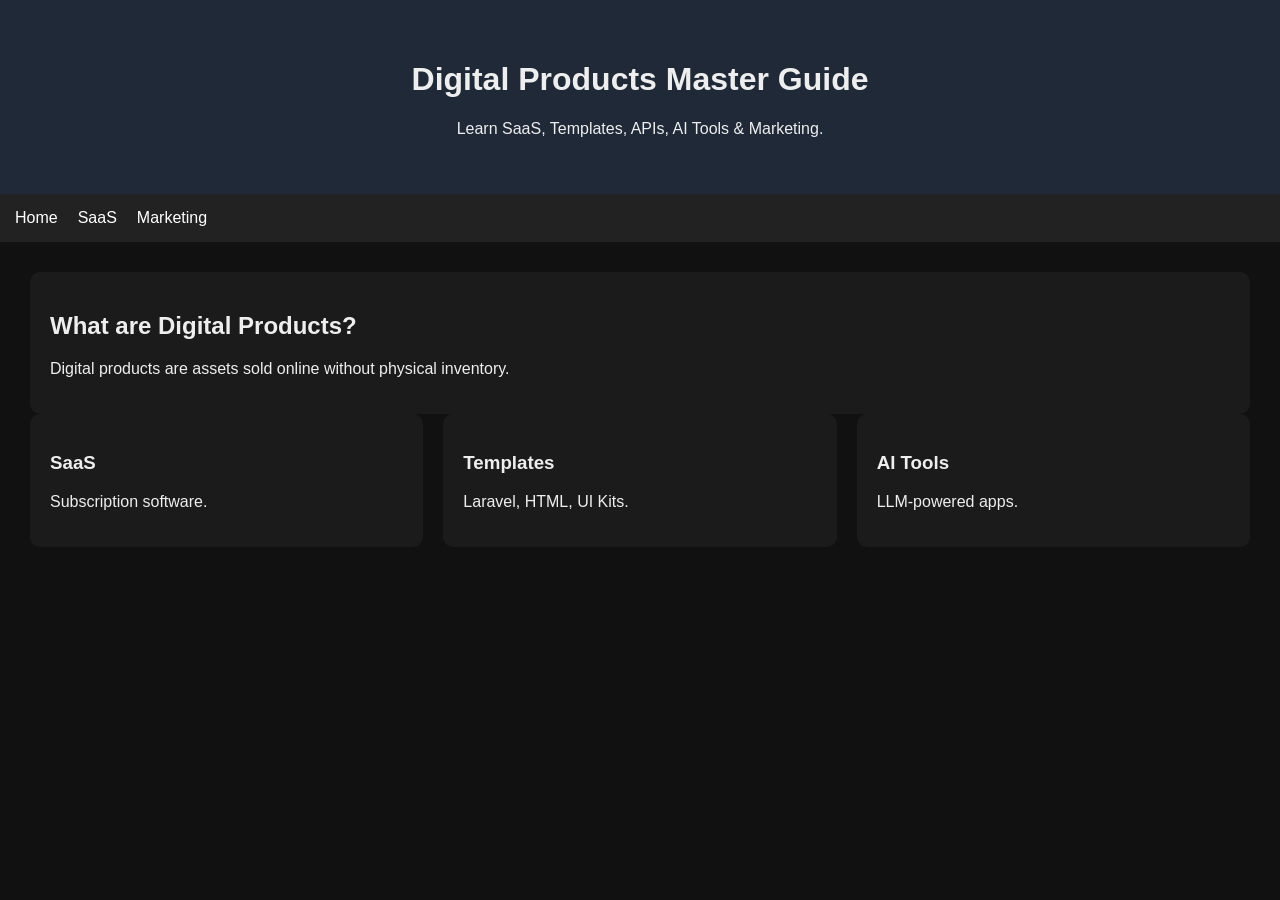
==== index.html @ 28479728 "first commit" ====
<!DOCTYPE html>
<html lang="en">

<head>
    <meta charset="UTF-8">
    <meta name="viewport" content="width=device-width,initial-scale=1">
    <title>Digital Products Master Guide</title>
    <link rel="stylesheet" href="assets/css/style.css">
</head>

<body>
    <header>
        <h1>Digital Products Master Guide</h1>
        <p>Learn SaaS, Templates, APIs, AI Tools & Marketing.</p>
    </header>
    <nav><a href="#">Home</a><a href="#">SaaS</a><a href="#">Marketing</a></nav>
    <main>
        <section class="card">
            <h2>What are Digital Products?</h2>
            <p>Digital products are assets sold online without physical inventory.</p>
        </section>
        <section class="grid">
            <div class="card">
                <h3>SaaS</h3>
                <p>Subscription software.</p>
            </div>
            <div class="card">
                <h3>Templates</h3>
                <p>Laravel, HTML, UI Kits.</p>
            </div>
            <div class="card">
                <h3>AI Tools</h3>
                <p>LLM-powered apps.</p>
            </div>
        </section>
    </main>
    <script src="assets/js/script.js"></script>
</body>

</html>
---- assets/css/style.css ----
body {
  font-family: Arial, sans-serif;
  background: #111;
  color: #eee;
  margin: 0;
}
header {
  padding: 40px;
  text-align: center;
  background: #1f2937;
}
nav {
  display: flex;
  gap: 20px;
  padding: 15px;
  background: #222;
}
nav a {
  color: #fff;
  text-decoration: none;
}
main {
  padding: 30px;
}
.grid {
  display: grid;
  grid-template-columns: repeat(auto-fit, minmax(220px, 1fr));
  gap: 20px;
}
.card {
  background: #1b1b1b;
  padding: 20px;
  border-radius: 10px;
}
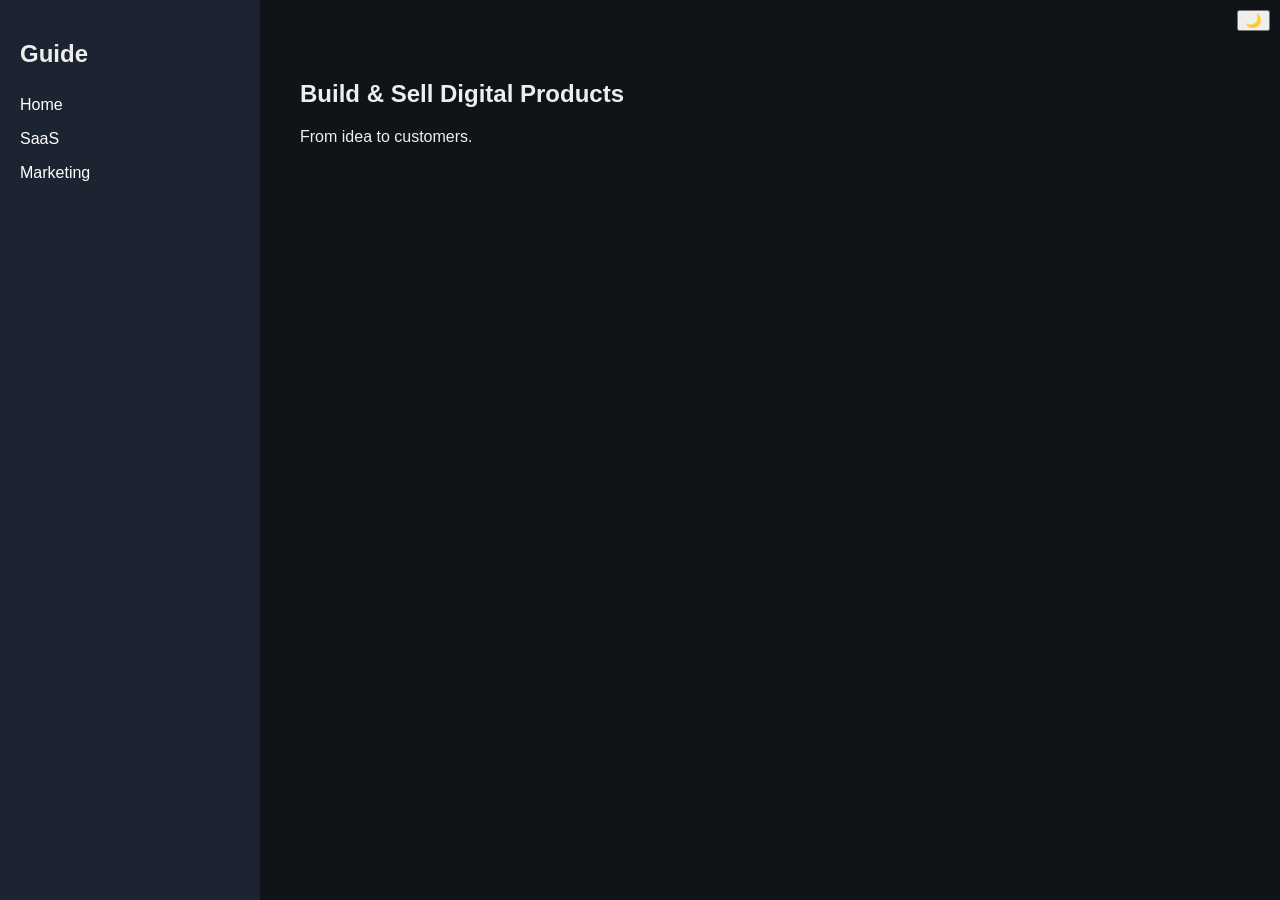
==== commit 8fd62fa4: "refactor: restructure HTML and CSS for improved layout and styling" ====
--- a/index.html
+++ b/index.html
@@ -1,40 +1 @@
-<!DOCTYPE html>
-<html lang="en">
-
-<head>
-    <meta charset="UTF-8">
-    <meta name="viewport" content="width=device-width,initial-scale=1">
-    <title>Digital Products Master Guide</title>
-    <link rel="stylesheet" href="assets/css/style.css">
-</head>
-
-<body>
-    <header>
-        <h1>Digital Products Master Guide</h1>
-        <p>Learn SaaS, Templates, APIs, AI Tools & Marketing.</p>
-    </header>
-    <nav><a href="#">Home</a><a href="#">SaaS</a><a href="#">Marketing</a></nav>
-    <main>
-        <section class="card">
-            <h2>What are Digital Products?</h2>
-            <p>Digital products are assets sold online without physical inventory.</p>
-        </section>
-        <section class="grid">
-            <div class="card">
-                <h3>SaaS</h3>
-                <p>Subscription software.</p>
-            </div>
-            <div class="card">
-                <h3>Templates</h3>
-                <p>Laravel, HTML, UI Kits.</p>
-            </div>
-            <div class="card">
-                <h3>AI Tools</h3>
-                <p>LLM-powered apps.</p>
-            </div>
-        </section>
-    </main>
-    <script src="assets/js/script.js"></script>
-</body>
-
-</html>+<!doctype html><html><head><meta charset="utf-8"><meta name="viewport" content="width=device-width,initial-scale=1"><link rel="stylesheet" href="assets/css/style.css"></head><body><button id="toggle">🌙</button><aside class="sidebar"><h2>Guide</h2><a>Home</a><a>SaaS</a><a>Marketing</a></aside><main><section class="hero"><h1>Build & Sell Digital Products</h1><p>From idea to customers.</p></section></main><script src="assets/js/script.js"></script></body></html>
--- a/assets/css/style.css
+++ b/assets/css/style.css
@@ -1,34 +1 @@
-body {
-  font-family: Arial, sans-serif;
-  background: #111;
-  color: #eee;
-  margin: 0;
-}
-header {
-  padding: 40px;
-  text-align: center;
-  background: #1f2937;
-}
-nav {
-  display: flex;
-  gap: 20px;
-  padding: 15px;
-  background: #222;
-}
-nav a {
-  color: #fff;
-  text-decoration: none;
-}
-main {
-  padding: 30px;
-}
-.grid {
-  display: grid;
-  grid-template-columns: repeat(auto-fit, minmax(220px, 1fr));
-  gap: 20px;
-}
-.card {
-  background: #1b1b1b;
-  padding: 20px;
-  border-radius: 10px;
-}
+body{margin:0;font-family:Arial;display:flex;background:#101418;color:#eee}.sidebar{width:220px;background:#1b2430;height:100vh;padding:20px;position:fixed}.sidebar a{display:block;color:#fff;padding:8px 0}.hero{margin-left:240px;padding:60px}.light{background:#f5f5f5;color:#111}.light .sidebar{background:#ddd}.hero{transition:.3s}button{position:fixed;top:10px;right:10px}
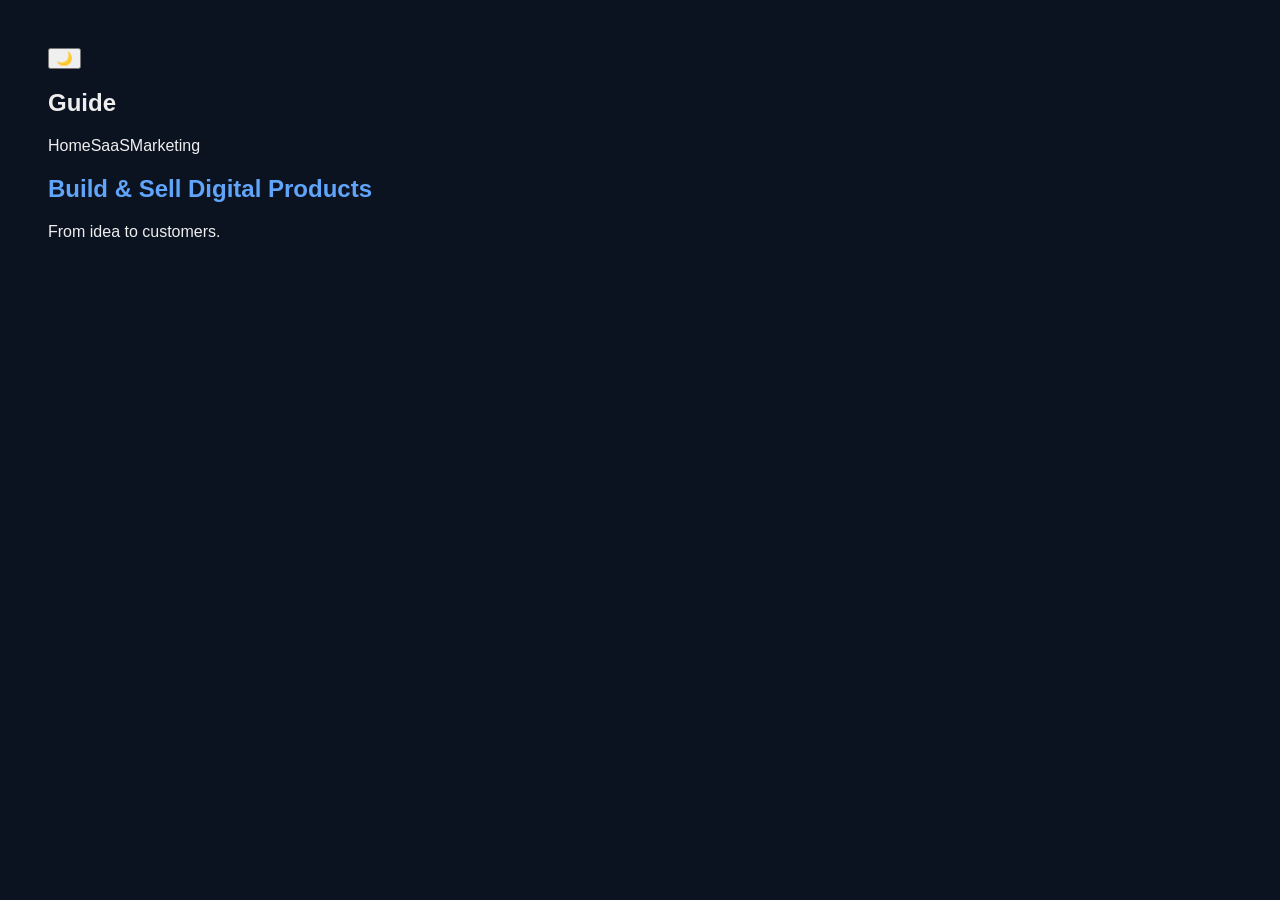
==== commit 9a8e19cd: "refactor: update HTML structure and styles for improved layout; add new pages for AI products, APIs," ====
--- a/index.html
+++ b/index.html
@@ -1 +1,23 @@
-<!doctype html><html><head><meta charset="utf-8"><meta name="viewport" content="width=device-width,initial-scale=1"><link rel="stylesheet" href="assets/css/style.css"></head><body><button id="toggle">🌙</button><aside class="sidebar"><h2>Guide</h2><a>Home</a><a>SaaS</a><a>Marketing</a></aside><main><section class="hero"><h1>Build & Sell Digital Products</h1><p>From idea to customers.</p></section></main><script src="assets/js/script.js"></script></body></html>+<!doctype html>
+<html>
+
+<head>
+    <meta charset="utf-8">
+    <meta name="viewport" content="width=device-width,initial-scale=1">
+    <link rel="stylesheet" href="assets/css/style.css">
+</head>
+
+<body><button id="toggle">🌙</button>
+    <aside class="sidebar">
+        <h2>Guide</h2><a>Home</a><a>SaaS</a><a>Marketing</a>
+    </aside>
+    <main>
+        <section class="hero">
+            <h1>Build & Sell Digital Products</h1>
+            <p>From idea to customers.</p>
+        </section>
+    </main>
+    <script src="assets/js/script.js"></script>
+</body>
+
+</html>
--- a/assets/css/style.css
+++ b/assets/css/style.css
@@ -1 +1 @@
-body{margin:0;font-family:Arial;display:flex;background:#101418;color:#eee}.sidebar{width:220px;background:#1b2430;height:100vh;padding:20px;position:fixed}.sidebar a{display:block;color:#fff;padding:8px 0}.hero{margin-left:240px;padding:60px}.light{background:#f5f5f5;color:#111}.light .sidebar{background:#ddd}.hero{transition:.3s}button{position:fixed;top:10px;right:10px}+body{font-family:Arial;background:#0b1220;color:#eee;padding:40px}h1{color:#60a5fa}ul{background:#182235;padding:20px;border-radius:8px}
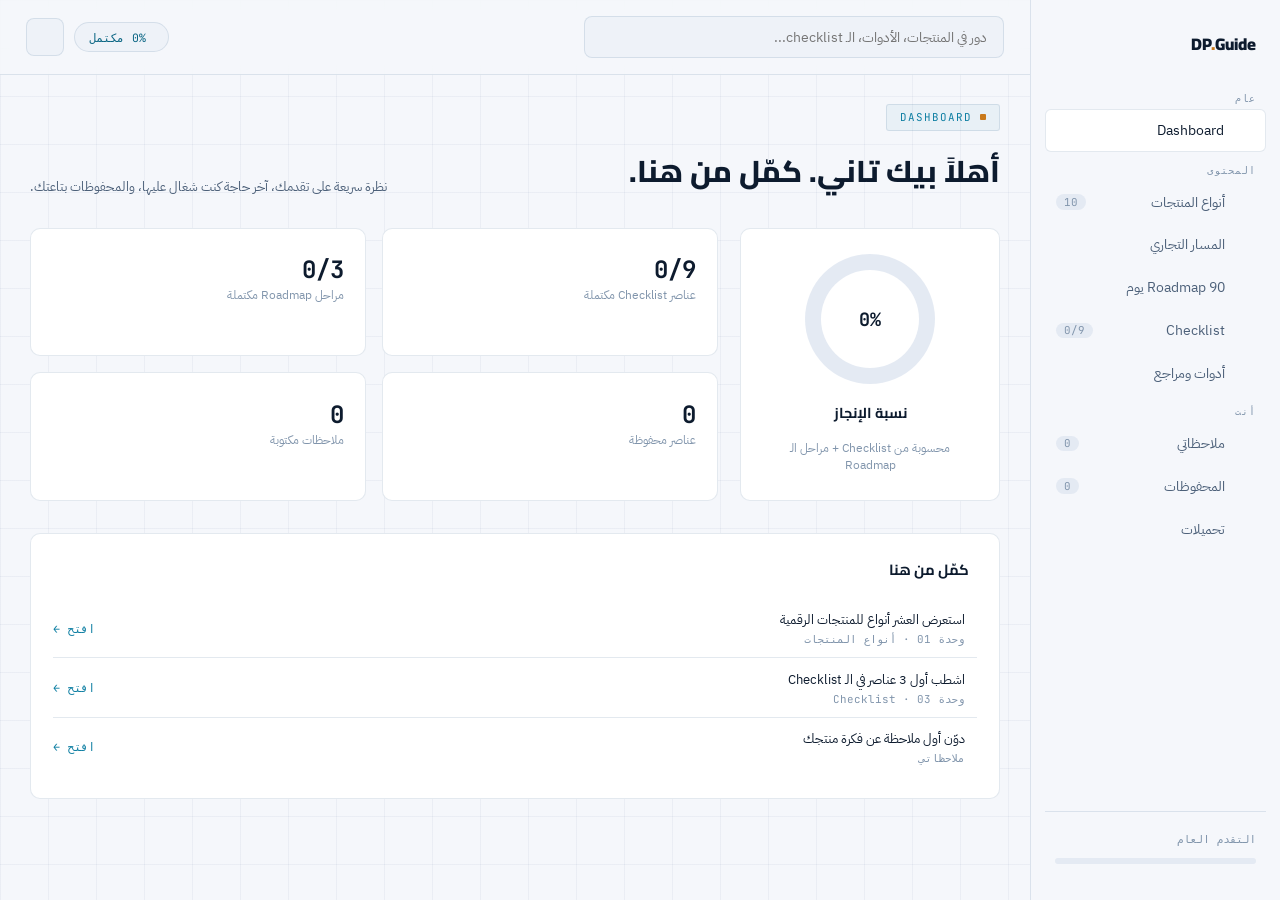
==== commit 27dfc5c1: "feat: add initial implementation of Digital Products Master Guide app logic with data management, re" ====
--- a/index.html
+++ b/index.html
@@ -1,23 +1,172 @@
-<!doctype html>
-<html>
+<!DOCTYPE html>
+<html lang="ar" dir="rtl">
+<head>
+<meta charset="UTF-8">
+<meta name="viewport" content="width=device-width, initial-scale=1.0">
+<title>Digital Products Master Guide</title>
+<link rel="preconnect" href="https://fonts.googleapis.com">
+<link rel="preconnect" href="https://fonts.gstatic.com" crossorigin>
+<link href="https://fonts.googleapis.com/css2?family=Cairo:wght@700;800;900&family=IBM+Plex+Sans+Arabic:wght@400;500;600&family=JetBrains+Mono:wght@500;600;700&display=swap" rel="stylesheet">
+<link rel="stylesheet" href="https://cdnjs.cloudflare.com/ajax/libs/font-awesome/6.0.0-beta3/css/all.min.css">
+<link rel="stylesheet" href="css/style.css">
+</head>
+<body>
 
-<head>
-    <meta charset="utf-8">
-    <meta name="viewport" content="width=device-width,initial-scale=1">
-    <link rel="stylesheet" href="assets/css/style.css">
-</head>
+<aside class="sidebar">
+  <div class="brand">DP<span>.</span>Guide</div>
+  <div class="nav-label">عام</div>
+  <button class="nav-item active" data-page="dashboard"><i class="bi bi-grid-1x2"></i> Dashboard</button>
+  <div class="nav-label">المحتوى</div>
+  <button class="nav-item" data-page="products"><i class="bi bi-boxes"></i> أنواع المنتجات <span class="count" id="cnt-products">10</span></button>
+  <button class="nav-item" data-page="business"><i class="bi bi-diagram-3"></i> المسار التجاري</button>
+  <button class="nav-item" data-page="roadmap"><i class="bi bi-map"></i> Roadmap 90 يوم</button>
+  <button class="nav-item" data-page="checklist"><i class="bi bi-check2-square"></i> Checklist <span class="count" id="cnt-checklist">0/9</span></button>
+  <button class="nav-item" data-page="resources"><i class="bi bi-toolbox"></i> أدوات ومراجع</button>
+  <div class="nav-label">أنت</div>
+  <button class="nav-item" data-page="notes"><i class="bi bi-sticky"></i> ملاحظاتي <span class="count" id="cnt-notes">0</span></button>
+  <button class="nav-item" data-page="bookmarks"><i class="bi bi-bookmark"></i> المحفوظات <span class="count" id="cnt-bookmarks">0</span></button>
+  <button class="nav-item" data-page="downloads"><i class="bi bi-download"></i> تحميلات</button>
+  <div class="sidebar-progress">
+    <span>التقدم العام</span>
+    <div class="bar-track"><div class="bar-fill" id="sidebarBar" style="width:0%"></div></div>
+  </div>
+</aside>
 
-<body><button id="toggle">🌙</button>
-    <aside class="sidebar">
-        <h2>Guide</h2><a>Home</a><a>SaaS</a><a>Marketing</a>
-    </aside>
-    <main>
-        <section class="hero">
-            <h1>Build & Sell Digital Products</h1>
-            <p>From idea to customers.</p>
-        </section>
-    </main>
-    <script src="assets/js/script.js"></script>
+<button class="mobile-menu-btn" id="mobileMenuBtn"><i class="bi bi-list"></i></button>
+
+<div class="shell">
+  <div class="topbar">
+    <div class="search-wrap">
+      <i class="bi bi-search"></i>
+      <input type="text" id="searchInput" placeholder="دور في المنتجات، الأدوات، الـ checklist...">
+      <div class="search-results" id="searchResults"></div>
+    </div>
+    <div class="topbar-actions">
+      <div class="progress-chip"><i class="bi bi-lightning-charge"></i> <span id="topProgress">0%</span> مكتمل</div>
+      <button class="icon-btn" id="darkToggle"><i class="bi bi-moon-stars"></i></button>
+    </div>
+  </div>
+
+  <main class="main">
+
+    <!-- ===== DASHBOARD ===== -->
+    <section class="page active" id="page-dashboard">
+      <div class="page-head">
+        <div><span class="spec-tag">Dashboard</span><h2>أهلاً بيك تاني. كمّل من هنا.</h2></div>
+        <p>نظرة سريعة على تقدمك، آخر حاجة كنت شغال عليها، والمحفوظات بتاعتك.</p>
+      </div>
+
+      <div class="dash-grid">
+        <div class="ring-card">
+          <div class="ring" id="ringEl" style="--pct:0"><div class="ring-inner" id="ringText">0%</div></div>
+          <h4>نسبة الإنجاز</h4>
+          <p>محسوبة من Checklist + مراحل الـ Roadmap</p>
+        </div>
+        <div class="stat-mini-grid">
+          <div class="stat-mini"><i class="bi bi-check2-square"></i><div class="val" id="statChecklist">0/9</div><div class="lbl">عناصر Checklist مكتملة</div></div>
+          <div class="stat-mini"><i class="bi bi-map"></i><div class="val" id="statRoadmap">0/3</div><div class="lbl">مراحل Roadmap مكتملة</div></div>
+          <div class="stat-mini"><i class="bi bi-bookmark-star"></i><div class="val" id="statBookmarks">0</div><div class="lbl">عناصر محفوظة</div></div>
+          <div class="stat-mini"><i class="bi bi-sticky"></i><div class="val" id="statNotes">0</div><div class="lbl">ملاحظات مكتوبة</div></div>
+        </div>
+      </div>
+
+      <div class="continue-list">
+        <h4><i class="bi bi-play-circle"></i> كمّل من هنا</h4>
+        <div class="continue-row"><i class="bi bi-boxes"></i><div class="txt">استعرض العشر أنواع للمنتجات الرقمية<small>وحدة 01 · أنواع المنتجات</small></div><a href="#" data-goto="products">افتح ←</a></div>
+        <div class="continue-row"><i class="bi bi-check2-square"></i><div class="txt">اشطب أول 3 عناصر في الـ Checklist<small>وحدة 03 · Checklist</small></div><a href="#" data-goto="checklist">افتح ←</a></div>
+        <div class="continue-row"><i class="bi bi-sticky"></i><div class="txt">دوّن أول ملاحظة عن فكرة منتجك<small>ملاحظاتي</small></div><a href="#" data-goto="notes">افتح ←</a></div>
+      </div>
+    </section>
+
+    <!-- ===== PRODUCTS ===== -->
+    <section class="page" id="page-products">
+      <div class="page-head">
+        <div><span class="spec-tag">وحدة 01</span><h2>عشرة أشكال لمنتج رقمي.</h2></div>
+        <p>اضغط على النجمة عشان تحفظ أي نوع في المحفوظات بتاعتك.</p>
+      </div>
+      <div class="card-grid" id="productsGrid"></div>
+    </section>
+
+    <!-- ===== BUSINESS ===== -->
+    <section class="page" id="page-business">
+      <div class="page-head">
+        <div><span class="spec-tag">وحدة 02</span><h2>من التسعير لأول عميل.</h2></div>
+        <p>أربع خطوات بترتيب فعلي، مش عشوائي.</p>
+      </div>
+      <div class="track">
+        <div class="track-step"><span class="num">01</span><i class="bi bi-tags"></i><h3>استراتيجيات التسعير</h3><p>تحدد سعر بيغطي مجهودك والعميل حاسس إنه استثمار مش مصروف.</p></div>
+        <div class="track-step"><span class="num">02</span><i class="bi bi-rocket-takeoff"></i><h3>النشر على الإنترنت</h3><p>تختار المنصة والقناة المناسبة، وتجهز صفحة هبوط مقنعة.</p></div>
+        <div class="track-step"><span class="num">03</span><i class="bi bi-megaphone"></i><h3>التسويق</h3><p>حضور مستمر مش بوست وخلاص، عشان الناس تعرف منتجك.</p></div>
+        <div class="track-step"><span class="num">04</span><i class="bi bi-handshake"></i><h3>الحصول على أول عميل</h3><p>أصعب خطوة وأهمها — بتتعلم منها أكتر من أي كورس.</p></div>
+      </div>
+    </section>
+
+    <!-- ===== ROADMAP ===== -->
+    <section class="page" id="page-roadmap">
+      <div class="page-head">
+        <div><span class="spec-tag">وحدة 03</span><h2>خطة تنفيذ 90 يوم.</h2></div>
+        <p>سجّل كل مرحلة "خلصتها" أول ما تخلصها، عشان يتحسب في نسبة تقدمك.</p>
+      </div>
+      <div class="roadmap" id="roadmapList"></div>
+    </section>
+
+    <!-- ===== CHECKLIST ===== -->
+    <section class="page" id="page-checklist">
+      <div class="page-head">
+        <div><span class="spec-tag">تنفيذ</span><h2>Checklist للتنفيذ.</h2></div>
+        <p id="checklistSummary">0 من 9 مكتملة</p>
+      </div>
+      <div id="checklistWrap"></div>
+    </section>
+
+    <!-- ===== RESOURCES ===== -->
+    <section class="page" id="page-resources">
+      <div class="page-head">
+        <div><span class="spec-tag">مراجع</span><h2>أدوات ومراجع.</h2></div>
+        <p>أدوات تساعدك تنفذ من غير ما تضيع وقت في البحث والتجربة.</p>
+      </div>
+      <div class="card-grid" id="resourcesGrid"></div>
+    </section>
+
+    <!-- ===== NOTES ===== -->
+    <section class="page" id="page-notes">
+      <div class="page-head">
+        <div><span class="spec-tag">ملاحظاتي</span><h2>دوّن أفكارك أول بأول.</h2></div>
+        <p>بتتحفظ في المتصفح بتاعك، محدش شايفها غيرك.</p>
+      </div>
+      <div class="note-editor">
+        <textarea id="noteInput" placeholder="اكتب ملاحظة... مثلاً: فكرة منتج، سعر مبدئي، اسم دومين..."></textarea>
+        <button class="btn btn-amber" id="saveNoteBtn"><i class="bi bi-plus-lg"></i> حفظ الملاحظة</button>
+      </div>
+      <div id="notesList"></div>
+    </section>
+
+    <!-- ===== BOOKMARKS ===== -->
+    <section class="page" id="page-bookmarks">
+      <div class="page-head">
+        <div><span class="spec-tag">محفوظات</span><h2>كل حاجة حفظتها.</h2></div>
+        <p>منتجات وأدوات حفظتها من صفحات الدليل.</p>
+      </div>
+      <div id="bookmarksList" class="card-grid"></div>
+    </section>
+
+    <!-- ===== DOWNLOADS ===== -->
+    <section class="page" id="page-downloads">
+      <div class="page-head">
+        <div><span class="spec-tag">تحميلات</span><h2>ملفات جاهزة تاخدها معاك.</h2></div>
+        <p>ملفات نصية بتتولد فورًا من محتوى الدليل.</p>
+      </div>
+      <div class="dl-grid">
+        <div class="dl-card"><i class="bi bi-map"></i><h4>خطة الـ 90 يوم</h4><p>الثلاث مراحل بتفاصيلها كاملة.</p><button class="dl-btn" data-dl="roadmap"><i class="bi bi-download"></i> تحميل .txt</button></div>
+        <div class="dl-card"><i class="bi bi-check2-square"></i><h4>Checklist قابلة للطباعة</h4><p>كل عناصر التنفيذ في ملف واحد.</p><button class="dl-btn" data-dl="checklist"><i class="bi bi-download"></i> تحميل .txt</button></div>
+        <div class="dl-card"><i class="bi bi-toolbox"></i><h4>قائمة الأدوات والمراجع</h4><p>كل الأدوات المذكورة في الدليل.</p><button class="dl-btn" data-dl="resources"><i class="bi bi-download"></i> تحميل .txt</button></div>
+        <div class="dl-card"><i class="bi bi-file-earmark-text"></i><h4>ملخص الدليل الكامل</h4><p>كل الوحدات في ملف واحد شامل.</p><button class="dl-btn" data-dl="full"><i class="bi bi-download"></i> تحميل .txt</button></div>
+      </div>
+    </section>
+
+  </main>
+</div>
+
+<script src="js/app.js"></script>
 </body>
-
-</html>+</html>
--- a/css/style.css
+++ b/css/style.css
@@ -0,0 +1,210 @@
+/* =====================================================================
+   Digital Products Master Guide — stylesheet
+   Default theme: light (white). Add class "dark" to <body> to switch —
+   handled automatically by js/app.js via the navbar toggle button.
+   ===================================================================== */
+
+:root{
+  /* ---- light theme (default) ---- */
+  --bg:#f5f7fb; --panel:#ffffff; --panel2:#eef2f8; --panel3:#e4eaf3;
+  --grid:rgba(31,73,120,.05); --line:rgba(31,73,120,.12);
+  --ink:#0d1b2e; --muted:#4c6079; --muted-dim:#8195ac;
+  --cyan:#0f7fa3; --cyan-bright:#0b6684;
+  --amber:#c9791b; --amber-deep:#a8630f;
+  --danger:#d1453b;
+
+  --font-display:'Cairo', sans-serif;
+  --font-body:'IBM Plex Sans Arabic', sans-serif;
+  --font-mono:'JetBrains Mono', monospace;
+  --ease:cubic-bezier(.22,1,.36,1);
+  --sidebar-w:250px;
+}
+
+/* ---- dark theme override: applied via body.dark ---- */
+body.dark{
+  --bg:#0b1a2e; --panel:#102844; --panel2:#0d2038; --panel3:#0a1d33;
+  --grid:rgba(140,200,255,.09); --line:rgba(140,200,255,.16);
+  --ink:#eaf2fb; --muted:#93a8c2; --muted-dim:#5f7690;
+  --cyan:#6fd3f2; --cyan-bright:#9be6fb;
+  --amber:#f4a637; --amber-deep:#d1841f;
+}
+
+@media (prefers-reduced-motion: reduce){
+  *,*::before,*::after{ animation-duration:.001ms!important; transition-duration:.001ms!important; }
+}
+
+*{ box-sizing:border-box; margin:0; padding:0; }
+
+body{
+  background:
+    linear-gradient(var(--grid) 1px, transparent 1px) 0 0/48px 48px,
+    linear-gradient(90deg, var(--grid) 1px, transparent 1px) 0 0/48px 48px,
+    var(--bg);
+  color:var(--ink); font-family:var(--font-body); min-height:100vh;
+  display:flex; transition:background .2s, color .2s;
+}
+a{ color:inherit; text-decoration:none; }
+button{ font-family:inherit; cursor:pointer; }
+::-webkit-scrollbar{ width:8px; } ::-webkit-scrollbar-thumb{ background:var(--line); border-radius:4px; }
+
+/* ---- signature "spec tag" label, used throughout as a section marker ---- */
+.spec-tag{ display:inline-flex; align-items:center; gap:8px; font-family:var(--font-mono); font-size:.68rem; letter-spacing:1px; text-transform:uppercase; color:var(--cyan); border:1px solid var(--line); padding:.35rem .8rem; border-radius:3px; background:rgba(15,127,163,.05); }
+.spec-tag::before{ content:''; width:6px; height:6px; background:var(--amber); border-radius:1px; }
+
+/* ===================== SIDEBAR ===================== */
+.sidebar{ width:var(--sidebar-w); flex-shrink:0; border-left:1px solid var(--line); padding:22px 14px; position:sticky; top:0; height:100vh; overflow-y:auto; display:flex; flex-direction:column; background:var(--bg); z-index:70; }
+.brand{ font-family:var(--font-display); font-weight:900; font-size:1.05rem; padding:6px 10px 22px; }
+.brand span{ color:var(--amber); }
+.nav-label{ font-family:var(--font-mono); font-size:.62rem; letter-spacing:1px; color:var(--muted-dim); text-transform:uppercase; padding:.6rem 10px .3rem; }
+.nav-item{ display:flex; align-items:center; gap:12px; width:100%; background:none; border:none; color:var(--muted); padding:.62rem .7rem; border-radius:6px; font-size:.86rem; text-align:right; transition:.15s; margin-bottom:2px; }
+.nav-item i{ width:1.1rem; color:var(--muted-dim); font-size:.9rem; }
+.nav-item:hover{ background:var(--panel2); color:var(--ink); }
+.nav-item.active{ background:var(--panel); color:var(--ink); border:1px solid var(--line); }
+.nav-item.active i{ color:var(--amber); }
+.nav-item .count{ margin-right:auto; font-family:var(--font-mono); font-size:.68rem; color:var(--muted-dim); background:var(--panel3); padding:.05rem .5rem; border-radius:20px; }
+.sidebar-progress{ margin-top:auto; padding:14px 10px; border-top:1px solid var(--line); }
+.sidebar-progress .bar-track{ height:6px; background:var(--panel3); border-radius:6px; overflow:hidden; margin-top:8px; }
+.sidebar-progress .bar-fill{ height:100%; background:linear-gradient(90deg, var(--cyan), var(--amber)); border-radius:6px; transition:width .4s var(--ease); }
+.sidebar-progress span{ font-family:var(--font-mono); font-size:.68rem; color:var(--muted-dim); }
+
+.mobile-menu-btn{ display:none; position:fixed; top:14px; right:16px; z-index:80; width:42px; height:42px; border-radius:8px; background:var(--panel); border:1px solid var(--line); color:var(--ink); font-size:1.1rem; }
+.sidebar-overlay{ display:none; }
+
+/* ===================== SHELL / TOPBAR ===================== */
+.shell{ flex:1; min-width:0; display:flex; flex-direction:column; }
+.topbar{ display:flex; align-items:center; gap:1rem; padding:16px 26px; border-bottom:1px solid var(--line); position:sticky; top:0; background:rgba(245,247,251,.85); backdrop-filter:blur(10px); z-index:40; }
+body.dark .topbar{ background:rgba(11,26,46,.85); }
+.search-wrap{ position:relative; flex:1; max-width:420px; }
+.search-wrap input{ width:100%; background:var(--panel2); border:1px solid var(--line); border-radius:8px; padding:.6rem 1rem .6rem 2.6rem; color:var(--ink); font-family:var(--font-body); font-size:.85rem; outline:none; }
+.search-wrap input:focus{ border-color:var(--cyan); }
+.search-wrap i.bi-search{ position:absolute; right:.85rem; top:50%; transform:translateY(-50%); color:var(--muted-dim); }
+.search-results{ position:absolute; top:calc(100% + 6px); right:0; left:0; background:var(--panel); border:1px solid var(--line); border-radius:8px; box-shadow:0 20px 40px rgba(20,40,70,.15); overflow:hidden; display:none; z-index:60; max-height:320px; overflow-y:auto; }
+.search-results.show{ display:block; }
+.search-results .res-item{ display:flex; align-items:center; gap:10px; padding:.7rem 1rem; font-size:.82rem; border-bottom:1px solid var(--line); }
+.search-results .res-item:last-child{ border-bottom:none; }
+.search-results .res-item:hover{ background:var(--panel2); }
+.search-results .res-item i{ color:var(--cyan); font-size:.8rem; }
+.search-results .res-item small{ margin-right:auto; color:var(--muted-dim); font-family:var(--font-mono); font-size:.65rem; }
+.search-empty{ padding:1rem; text-align:center; color:var(--muted-dim); font-size:.8rem; }
+
+.topbar-actions{ margin-right:auto; display:flex; align-items:center; gap:10px; }
+.icon-btn{ width:38px; height:38px; border-radius:8px; background:var(--panel2); border:1px solid var(--line); color:var(--muted); display:grid; place-items:center; font-size:.9rem; transition:.15s; }
+.icon-btn:hover{ color:var(--ink); border-color:var(--cyan); }
+.progress-chip{ display:flex; align-items:center; gap:8px; background:var(--panel2); border:1px solid var(--line); border-radius:20px; padding:.4rem .9rem; font-family:var(--font-mono); font-size:.72rem; color:var(--cyan-bright); }
+
+.main{ padding:28px 30px 60px; flex:1; }
+.page{ display:none; animation:page-in .35s var(--ease) both; }
+.page.active{ display:block; }
+@keyframes page-in{ from{ opacity:0; transform:translateY(8px);} to{opacity:1; transform:none;} }
+.page-head{ display:flex; justify-content:space-between; align-items:flex-end; gap:1.5rem; flex-wrap:wrap; margin-bottom:1.8rem; }
+.page-head h2{ font-family:var(--font-display); font-weight:800; font-size:clamp(22px,3vw,30px); margin-top:12px; }
+.page-head p{ color:var(--muted); font-size:.83rem; max-width:360px; line-height:1.75; }
+
+/* ===================== DASHBOARD ===================== */
+.dash-grid{ display:grid; grid-template-columns:260px 1fr; gap:1.4rem; margin-bottom:2rem; }
+.ring-card{ background:var(--panel); border:1px solid var(--line); border-radius:10px; padding:1.6rem; display:flex; flex-direction:column; align-items:center; text-align:center; gap:.9rem; }
+.ring{ width:130px; height:130px; border-radius:50%; display:grid; place-items:center; background:conic-gradient(var(--amber) calc(var(--pct,0)*3.6deg), var(--panel3) 0deg); transition:background 1s var(--ease); }
+.ring-inner{ width:98px; height:98px; border-radius:50%; background:var(--panel); display:grid; place-items:center; font-family:var(--font-mono); font-weight:700; font-size:1.15rem; color:var(--ink); }
+.ring-card h4{ font-family:var(--font-display); font-size:.9rem; }
+.ring-card p{ font-size:.72rem; color:var(--muted-dim); }
+
+.stat-mini-grid{ display:grid; grid-template-columns:1fr 1fr; gap:1rem; }
+.stat-mini{ background:var(--panel); border:1px solid var(--line); border-radius:10px; padding:1.1rem 1.3rem; }
+.stat-mini i{ color:var(--cyan); font-size:1.1rem; }
+.stat-mini .val{ font-family:var(--font-mono); font-weight:700; font-size:1.5rem; margin-top:.5rem; }
+.stat-mini .lbl{ font-size:.72rem; color:var(--muted-dim); margin-top:2px; }
+
+.continue-list{ background:var(--panel); border:1px solid var(--line); border-radius:10px; padding:1.4rem; }
+.continue-list h4{ font-family:var(--font-display); font-size:.92rem; margin-bottom:1rem; display:flex; align-items:center; gap:8px; }
+.continue-list h4 i{ color:var(--amber); }
+.continue-row{ display:flex; align-items:center; gap:12px; padding:.7rem 0; border-bottom:1px solid var(--line); }
+.continue-row:last-child{ border-bottom:none; }
+.continue-row i{ color:var(--muted-dim); }
+.continue-row .txt{ flex:1; font-size:.83rem; }
+.continue-row .txt small{ display:block; color:var(--muted-dim); font-size:.68rem; margin-top:2px; font-family:var(--font-mono); }
+.continue-row a{ font-size:.72rem; color:var(--cyan); font-family:var(--font-mono); }
+
+/* ===================== CARD GRIDS (products/resources/bookmarks) ===================== */
+.card-grid{ display:grid; grid-template-columns:repeat(auto-fill,minmax(210px,1fr)); gap:1px; background:var(--line); border:1px solid var(--line); border-radius:8px; overflow:hidden; }
+.item-card{ background:var(--panel); padding:1.4rem 1.2rem; position:relative; transition:.2s; }
+.item-card:hover{ background:var(--panel2); }
+.item-card i.main-i{ font-size:1.3rem; color:var(--cyan); display:block; margin-bottom:.7rem; }
+.item-card h3{ font-family:var(--font-display); font-weight:700; font-size:.9rem; margin-bottom:.25rem; }
+.item-card span.tag{ font-family:var(--font-mono); font-size:.62rem; color:var(--muted-dim); text-transform:uppercase; }
+.bookmark-btn{ position:absolute; top:.9rem; left:.9rem; background:none; border:none; color:var(--muted-dim); font-size:.9rem; }
+.bookmark-btn.active{ color:var(--amber); }
+
+/* ===================== BUSINESS TRACK ===================== */
+.track{ display:grid; grid-template-columns:repeat(4, 1fr); border:1px solid var(--line); border-radius:8px; overflow:hidden; }
+.track-step{ background:var(--panel); padding:1.6rem 1.3rem; border-left:1px solid var(--line); }
+.track-step:last-child{ border-left:none; }
+.track-step .num{ font-family:var(--font-mono); font-size:.68rem; color:var(--amber); }
+.track-step i{ display:block; font-size:1.3rem; color:var(--cyan); margin:.8rem 0; }
+.track-step h3{ font-family:var(--font-display); font-weight:700; font-size:.92rem; margin-bottom:.4rem; }
+.track-step p{ font-size:.75rem; color:var(--muted); line-height:1.7; }
+
+/* ===================== ROADMAP ===================== */
+.roadmap{ position:relative; }
+.roadmap-line{ position:absolute; top:14px; bottom:14px; right:11px; width:2px; background:repeating-linear-gradient(180deg, var(--cyan) 0 6px, transparent 6px 12px); }
+.roadmap-phase{ position:relative; padding-right:44px; margin-bottom:1.6rem; background:var(--panel); border:1px solid var(--line); border-radius:8px; padding:1.3rem 1.3rem 1.3rem 44px; }
+.roadmap-phase::before{ content:''; position:absolute; right:4px; top:1.4rem; width:16px; height:16px; border-radius:50%; background:var(--bg); border:2px solid var(--amber); z-index:2; }
+.roadmap-phase.done::before{ background:var(--amber); }
+.roadmap-top{ display:flex; justify-content:space-between; align-items:center; gap:1rem; flex-wrap:wrap; }
+.roadmap-phase .days{ font-family:var(--font-mono); font-size:.7rem; color:var(--amber); }
+.roadmap-phase h3{ font-family:var(--font-display); font-weight:700; font-size:1.05rem; margin:.3rem 0 .4rem; }
+.roadmap-phase p{ color:var(--muted); font-size:.82rem; line-height:1.8; max-width:600px; }
+.phase-toggle{ background:var(--panel2); border:1px solid var(--line); border-radius:20px; padding:.4rem 1rem; font-size:.72rem; color:var(--muted); display:flex; align-items:center; gap:6px; }
+.phase-toggle.done{ background:rgba(201,121,27,.14); color:var(--amber); border-color:var(--amber); }
+
+/* ===================== CHECKLIST ===================== */
+.checklist-group{ margin-bottom:1.6rem; }
+.checklist-group h4{ font-family:var(--font-display); font-size:.88rem; margin-bottom:.7rem; color:var(--cyan-bright); }
+.check-row{ display:flex; align-items:center; gap:12px; background:var(--panel); border:1px solid var(--line); border-radius:8px; padding:.8rem 1rem; margin-bottom:.5rem; }
+.check-row input{ width:18px; height:18px; accent-color:var(--amber); flex-shrink:0; }
+.check-row span{ font-size:.85rem; }
+.check-row.done span{ color:var(--muted-dim); text-decoration:line-through; }
+
+/* ===================== NOTES ===================== */
+.note-editor{ background:var(--panel); border:1px solid var(--line); border-radius:10px; padding:1.2rem; margin-bottom:1.6rem; }
+.note-editor textarea{ width:100%; min-height:100px; background:var(--panel2); border:1px solid var(--line); border-radius:8px; padding:.8rem; color:var(--ink); font-family:var(--font-body); font-size:.85rem; resize:vertical; outline:none; }
+.note-editor textarea:focus{ border-color:var(--cyan); }
+.note-editor .btn{ margin-top:.8rem; }
+.note-card{ background:var(--panel); border:1px solid var(--line); border-radius:8px; padding:1rem 1.2rem; margin-bottom:.8rem; display:flex; justify-content:space-between; gap:1rem; align-items:flex-start; }
+.note-card .txt{ font-size:.85rem; line-height:1.7; white-space:pre-wrap; }
+.note-card .meta{ font-family:var(--font-mono); font-size:.65rem; color:var(--muted-dim); margin-top:.5rem; }
+.note-card .del-btn{ color:var(--danger); background:none; border:none; font-size:.85rem; flex-shrink:0; }
+.empty-state{ text-align:center; padding:3rem 1rem; color:var(--muted-dim); }
+.empty-state i{ font-size:2rem; display:block; margin-bottom:.8rem; opacity:.5; }
+
+/* ===================== DOWNLOADS ===================== */
+.dl-grid{ display:grid; grid-template-columns:repeat(auto-fill,minmax(240px,1fr)); gap:1rem; }
+.dl-card{ background:var(--panel); border:1px solid var(--line); border-radius:10px; padding:1.3rem; display:flex; flex-direction:column; gap:.7rem; }
+.dl-card i{ font-size:1.4rem; color:var(--cyan); }
+.dl-card h4{ font-family:var(--font-display); font-size:.9rem; }
+.dl-card p{ font-size:.75rem; color:var(--muted-dim); flex:1; }
+.dl-btn{ background:var(--panel2); border:1px solid var(--line); border-radius:6px; padding:.55rem; text-align:center; font-size:.78rem; color:var(--cyan-bright); font-weight:600; }
+.dl-btn:hover{ border-color:var(--cyan); }
+
+/* ===================== BUTTONS ===================== */
+.btn{ display:inline-flex; align-items:center; gap:8px; padding:.65rem 1.3rem; border-radius:6px; font-weight:700; font-size:.82rem; border:1px solid transparent; }
+.btn-amber{ background:var(--amber); color:#fff; }
+.btn-line{ border-color:var(--line); color:var(--ink); background:none; }
+
+/* ===================== RESPONSIVE ===================== */
+@media (max-width:1000px){
+  .sidebar{ position:fixed; top:0; right:0; transform:translateX(100%); transition:transform .25s var(--ease); box-shadow:-10px 0 40px rgba(0,0,0,.15); }
+  .sidebar.open{ transform:translateX(0); }
+  .mobile-menu-btn{ display:grid; place-items:center; }
+  .sidebar-overlay{ display:none; position:fixed; inset:0; background:rgba(10,20,35,.4); z-index:65; }
+  .sidebar-overlay.show{ display:block; }
+  .dash-grid{ grid-template-columns:1fr; }
+  .track{ grid-template-columns:1fr 1fr; }
+  .track-step{ border-left:none; border-bottom:1px solid var(--line); }
+  .topbar{ padding-left:60px; }
+}
+@media (max-width:640px){
+  .card-grid{ grid-template-columns:1fr 1fr; }
+  .track{ grid-template-columns:1fr; }
+  .search-wrap{ max-width:none; }
+  .main{ padding:20px 16px 50px; }
+}
